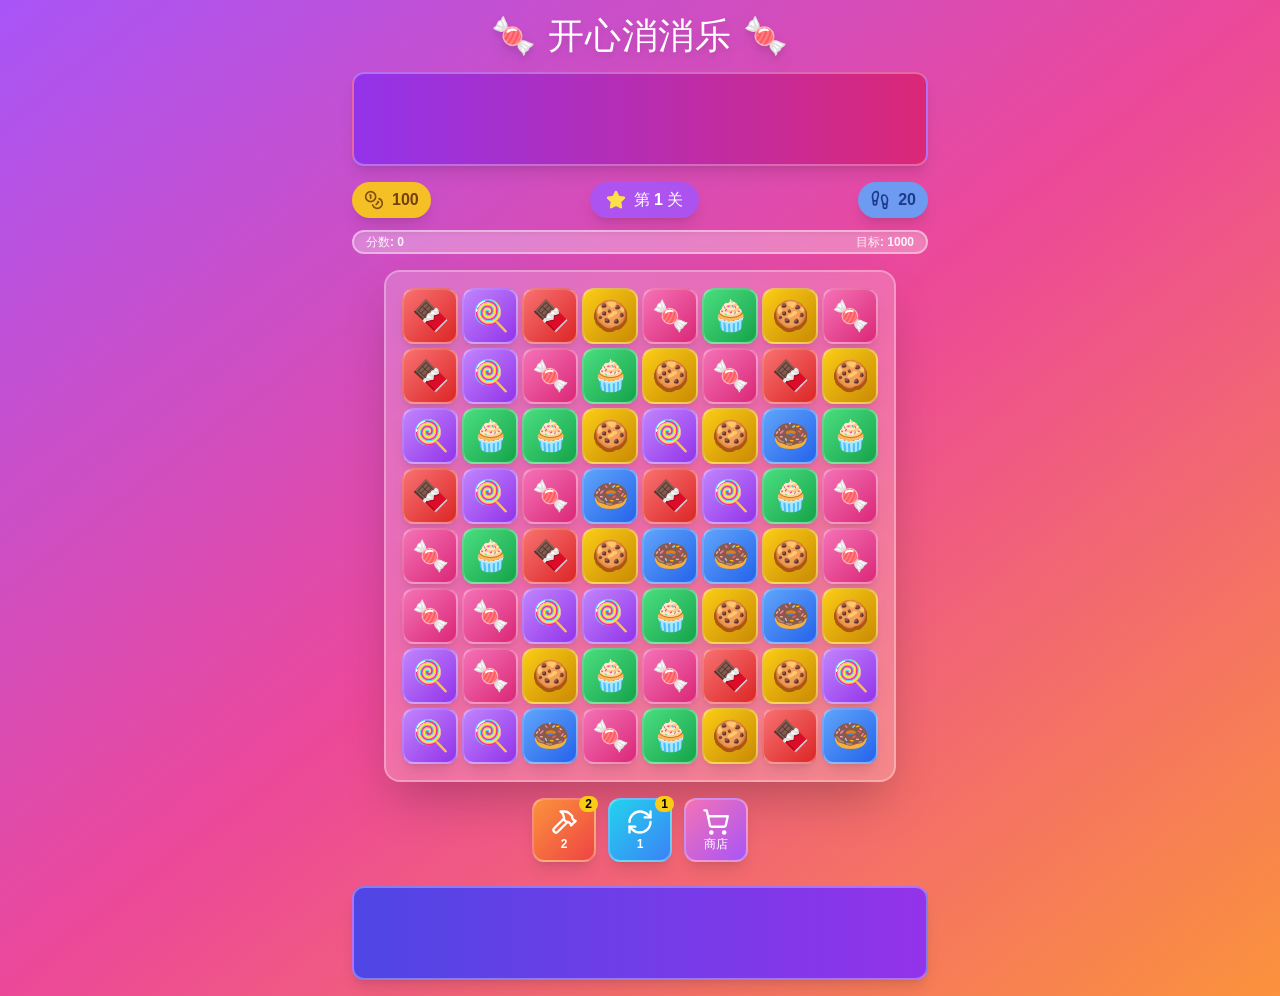
==== index.html @ 0102f44c "更新: 2026-07-12 23:46:20" ====
<!doctype html>
<html lang="zh-CN">
  <head>
    <meta charset="UTF-8" />
    <link rel="icon" type="image/svg+xml" href="./favicon.svg" />
    <meta name="viewport" content="width=device-width, initial-scale=1.0" />
    <title>开心消消乐</title>
    <script type="module" crossorigin src="./assets/index-BBw5Cbx9.js"></script>
    <link rel="stylesheet" crossorigin href="./assets/index-BAa0B1Pu.css">
  </head>
  <body>
    <div id="root"></div>

  </body>
</html>
---- assets/index-BAa0B1Pu.css ----
*,:before,:after{--tw-border-spacing-x: 0;--tw-border-spacing-y: 0;--tw-translate-x: 0;--tw-translate-y: 0;--tw-rotate: 0;--tw-skew-x: 0;--tw-skew-y: 0;--tw-scale-x: 1;--tw-scale-y: 1;--tw-pan-x: ;--tw-pan-y: ;--tw-pinch-zoom: ;--tw-scroll-snap-strictness: proximity;--tw-gradient-from-position: ;--tw-gradient-via-position: ;--tw-gradient-to-position: ;--tw-ordinal: ;--tw-slashed-zero: ;--tw-numeric-figure: ;--tw-numeric-spacing: ;--tw-numeric-fraction: ;--tw-ring-inset: ;--tw-ring-offset-width: 0px;--tw-ring-offset-color: #fff;--tw-ring-color: rgb(59 130 246 / .5);--tw-ring-offset-shadow: 0 0 #0000;--tw-ring-shadow: 0 0 #0000;--tw-shadow: 0 0 #0000;--tw-shadow-colored: 0 0 #0000;--tw-blur: ;--tw-brightness: ;--tw-contrast: ;--tw-grayscale: ;--tw-hue-rotate: ;--tw-invert: ;--tw-saturate: ;--tw-sepia: ;--tw-drop-shadow: ;--tw-backdrop-blur: ;--tw-backdrop-brightness: ;--tw-backdrop-contrast: ;--tw-backdrop-grayscale: ;--tw-backdrop-hue-rotate: ;--tw-backdrop-invert: ;--tw-backdrop-opacity: ;--tw-backdrop-saturate: ;--tw-backdrop-sepia: ;--tw-contain-size: ;--tw-contain-layout: ;--tw-contain-paint: ;--tw-contain-style: }::backdrop{--tw-border-spacing-x: 0;--tw-border-spacing-y: 0;--tw-translate-x: 0;--tw-translate-y: 0;--tw-rotate: 0;--tw-skew-x: 0;--tw-skew-y: 0;--tw-scale-x: 1;--tw-scale-y: 1;--tw-pan-x: ;--tw-pan-y: ;--tw-pinch-zoom: ;--tw-scroll-snap-strictness: proximity;--tw-gradient-from-position: ;--tw-gradient-via-position: ;--tw-gradient-to-position: ;--tw-ordinal: ;--tw-slashed-zero: ;--tw-numeric-figure: ;--tw-numeric-spacing: ;--tw-numeric-fraction: ;--tw-ring-inset: ;--tw-ring-offset-width: 0px;--tw-ring-offset-color: #fff;--tw-ring-color: rgb(59 130 246 / .5);--tw-ring-offset-shadow: 0 0 #0000;--tw-ring-shadow: 0 0 #0000;--tw-shadow: 0 0 #0000;--tw-shadow-colored: 0 0 #0000;--tw-blur: ;--tw-brightness: ;--tw-contrast: ;--tw-grayscale: ;--tw-hue-rotate: ;--tw-invert: ;--tw-saturate: ;--tw-sepia: ;--tw-drop-shadow: ;--tw-backdrop-blur: ;--tw-backdrop-brightness: ;--tw-backdrop-contrast: ;--tw-backdrop-grayscale: ;--tw-backdrop-hue-rotate: ;--tw-backdrop-invert: ;--tw-backdrop-opacity: ;--tw-backdrop-saturate: ;--tw-backdrop-sepia: ;--tw-contain-size: ;--tw-contain-layout: ;--tw-contain-paint: ;--tw-contain-style: }*,:before,:after{box-sizing:border-box;border-width:0;border-style:solid;border-color:#e5e7eb}:before,:after{--tw-content: ""}html,:host{line-height:1.5;-webkit-text-size-adjust:100%;-moz-tab-size:4;-o-tab-size:4;tab-size:4;font-family:ui-sans-serif,system-ui,sans-serif,"Apple Color Emoji","Segoe UI Emoji",Segoe UI Symbol,"Noto Color Emoji";font-feature-settings:normal;font-variation-settings:normal;-webkit-tap-highlight-color:transparent}body{margin:0;line-height:inherit}hr{height:0;color:inherit;border-top-width:1px}abbr:where([title]){-webkit-text-decoration:underline dotted;text-decoration:underline dotted}h1,h2,h3,h4,h5,h6{font-size:inherit;font-weight:inherit}a{color:inherit;text-decoration:inherit}b,strong{font-weight:bolder}code,kbd,samp,pre{font-family:ui-monospace,SFMono-Regular,Menlo,Monaco,Consolas,Liberation Mono,Courier New,monospace;font-feature-settings:normal;font-variation-settings:normal;font-size:1em}small{font-size:80%}sub,sup{font-size:75%;line-height:0;position:relative;vertical-align:baseline}sub{bottom:-.25em}sup{top:-.5em}table{text-indent:0;border-color:inherit;border-collapse:collapse}button,input,optgroup,select,textarea{font-family:inherit;font-feature-settings:inherit;font-variation-settings:inherit;font-size:100%;font-weight:inherit;line-height:inherit;letter-spacing:inherit;color:inherit;margin:0;padding:0}button,select{text-transform:none}button,input:where([type=button]),input:where([type=reset]),input:where([type=submit]){-webkit-appearance:button;background-color:transparent;background-image:none}:-moz-focusring{outline:auto}:-moz-ui-invalid{box-shadow:none}progress{vertical-align:baseline}::-webkit-inner-spin-button,::-webkit-outer-spin-button{height:auto}[type=search]{-webkit-appearance:textfield;outline-offset:-2px}::-webkit-search-decoration{-webkit-appearance:none}::-webkit-file-upload-button{-webkit-appearance:button;font:inherit}summary{display:list-item}blockquote,dl,dd,h1,h2,h3,h4,h5,h6,hr,figure,p,pre{margin:0}fieldset{margin:0;padding:0}legend{padding:0}ol,ul,menu{list-style:none;margin:0;padding:0}dialog{padding:0}textarea{resize:vertical}input::-moz-placeholder,textarea::-moz-placeholder{opacity:1;color:#9ca3af}input::placeholder,textarea::placeholder{opacity:1;color:#9ca3af}button,[role=button]{cursor:pointer}:disabled{cursor:default}img,svg,video,canvas,audio,iframe,embed,object{display:block;vertical-align:middle}img,video{max-width:100%;height:auto}[hidden]:where(:not([hidden=until-found])){display:none}.pointer-events-none{pointer-events:none}.fixed{position:fixed}.absolute{position:absolute}.relative{position:relative}.inset-0{top:0;right:0;bottom:0;left:0}.-right-1{right:-.25rem}.-top-1{top:-.25rem}.-top-10{top:-2.5rem}.left-0{left:0}.left-1\/2{left:50%}.top-0{top:0}.-z-10{z-index:-10}.z-10{z-index:10}.z-50{z-index:50}.mx-auto{margin-left:auto;margin-right:auto}.mb-2{margin-bottom:.5rem}.mb-3{margin-bottom:.75rem}.mb-4{margin-bottom:1rem}.mt-2{margin-top:.5rem}.block{display:block}.flex{display:flex}.grid{display:grid}.h-10{height:2.5rem}.h-12{height:3rem}.h-14{height:3.5rem}.h-16{height:4rem}.h-3{height:.75rem}.h-5{height:1.25rem}.h-6{height:1.5rem}.h-7{height:1.75rem}.h-8{height:2rem}.h-full{height:100%}.min-h-screen{min-height:100vh}.w-10{width:2.5rem}.w-12{width:3rem}.w-14{width:3.5rem}.w-16{width:4rem}.w-3{width:.75rem}.w-5{width:1.25rem}.w-6{width:1.5rem}.w-7{width:1.75rem}.w-8{width:2rem}.w-fit{width:-moz-fit-content;width:fit-content}.w-full{width:100%}.max-w-4xl{max-width:56rem}.max-w-sm{max-width:24rem}.max-w-xl{max-width:36rem}.flex-1{flex:1 1 0%}.-translate-x-1\/2{--tw-translate-x: -50%;transform:translate(var(--tw-translate-x),var(--tw-translate-y)) rotate(var(--tw-rotate)) skew(var(--tw-skew-x)) skewY(var(--tw-skew-y)) scaleX(var(--tw-scale-x)) scaleY(var(--tw-scale-y))}.scale-0{--tw-scale-x: 0;--tw-scale-y: 0;transform:translate(var(--tw-translate-x),var(--tw-translate-y)) rotate(var(--tw-rotate)) skew(var(--tw-skew-x)) skewY(var(--tw-skew-y)) scaleX(var(--tw-scale-x)) scaleY(var(--tw-scale-y))}.scale-110{--tw-scale-x: 1.1;--tw-scale-y: 1.1;transform:translate(var(--tw-translate-x),var(--tw-translate-y)) rotate(var(--tw-rotate)) skew(var(--tw-skew-x)) skewY(var(--tw-skew-y)) scaleX(var(--tw-scale-x)) scaleY(var(--tw-scale-y))}@keyframes bounce{0%,to{transform:translateY(-25%);animation-timing-function:cubic-bezier(.8,0,1,1)}50%{transform:none;animation-timing-function:cubic-bezier(0,0,.2,1)}}.animate-bounce{animation:bounce 1s infinite}@keyframes pulse{50%{opacity:.5}}.animate-pulse{animation:pulse 2s cubic-bezier(.4,0,.6,1) infinite}@keyframes spin{to{transform:rotate(360deg)}}.animate-spin{animation:spin 1s linear infinite}.cursor-not-allowed{cursor:not-allowed}.cursor-pointer{cursor:pointer}.flex-col{flex-direction:column}.items-center{align-items:center}.justify-center{justify-content:center}.justify-between{justify-content:space-between}.gap-1{gap:.25rem}.gap-2{gap:.5rem}.gap-3{gap:.75rem}.gap-4{gap:1rem}.space-y-3>:not([hidden])~:not([hidden]){--tw-space-y-reverse: 0;margin-top:calc(.75rem * calc(1 - var(--tw-space-y-reverse)));margin-bottom:calc(.75rem * var(--tw-space-y-reverse))}.overflow-hidden{overflow:hidden}.overflow-x-hidden{overflow-x:hidden}.whitespace-nowrap{white-space:nowrap}.rounded-2xl{border-radius:1rem}.rounded-3xl{border-radius:1.5rem}.rounded-full{border-radius:9999px}.rounded-xl{border-radius:.75rem}.border{border-width:1px}.border-2{border-width:2px}.border-4{border-width:4px}.border-amber-900\/30{border-color:#78350f4d}.border-white\/30{border-color:#ffffff4d}.border-white\/40{border-color:#fff6}.border-yellow-200\/50{border-color:#fef08a80}.border-t-amber-900{--tw-border-opacity: 1;border-top-color:rgb(120 53 15 / var(--tw-border-opacity, 1))}.bg-black\/60{background-color:#0009}.bg-black\/70{background-color:#000000b3}.bg-blue-400\/90{background-color:#60a5fae6}.bg-purple-500\/90{background-color:#a855f7e6}.bg-red-500{--tw-bg-opacity: 1;background-color:rgb(239 68 68 / var(--tw-bg-opacity, 1))}.bg-white{--tw-bg-opacity: 1;background-color:rgb(255 255 255 / var(--tw-bg-opacity, 1))}.bg-white\/20{background-color:#fff3}.bg-white\/30{background-color:#ffffff4d}.bg-yellow-400{--tw-bg-opacity: 1;background-color:rgb(250 204 21 / var(--tw-bg-opacity, 1))}.bg-yellow-400\/90{background-color:#facc15e6}.bg-gradient-to-br{background-image:linear-gradient(to bottom right,var(--tw-gradient-stops))}.bg-gradient-to-r{background-image:linear-gradient(to right,var(--tw-gradient-stops))}.from-blue-400{--tw-gradient-from: #60a5fa var(--tw-gradient-from-position);--tw-gradient-to: rgb(96 165 250 / 0) var(--tw-gradient-to-position);--tw-gradient-stops: var(--tw-gradient-from), var(--tw-gradient-to)}.from-cyan-400{--tw-gradient-from: #22d3ee var(--tw-gradient-from-position);--tw-gradient-to: rgb(34 211 238 / 0) var(--tw-gradient-to-position);--tw-gradient-stops: var(--tw-gradient-from), var(--tw-gradient-to)}.from-gray-500{--tw-gradient-from: #6b7280 var(--tw-gradient-from-position);--tw-gradient-to: rgb(107 114 128 / 0) var(--tw-gradient-to-position);--tw-gradient-stops: var(--tw-gradient-from), var(--tw-gradient-to)}.from-green-400{--tw-gradient-from: #4ade80 var(--tw-gradient-from-position);--tw-gradient-to: rgb(74 222 128 / 0) var(--tw-gradient-to-position);--tw-gradient-stops: var(--tw-gradient-from), var(--tw-gradient-to)}.from-indigo-600{--tw-gradient-from: #4f46e5 var(--tw-gradient-from-position);--tw-gradient-to: rgb(79 70 229 / 0) var(--tw-gradient-to-position);--tw-gradient-stops: var(--tw-gradient-from), var(--tw-gradient-to)}.from-orange-400{--tw-gradient-from: #fb923c var(--tw-gradient-from-position);--tw-gradient-to: rgb(251 146 60 / 0) var(--tw-gradient-to-position);--tw-gradient-stops: var(--tw-gradient-from), var(--tw-gradient-to)}.from-pink-400{--tw-gradient-from: #f472b6 var(--tw-gradient-from-position);--tw-gradient-to: rgb(244 114 182 / 0) var(--tw-gradient-to-position);--tw-gradient-stops: var(--tw-gradient-from), var(--tw-gradient-to)}.from-purple-400{--tw-gradient-from: #c084fc var(--tw-gradient-from-position);--tw-gradient-to: rgb(192 132 252 / 0) var(--tw-gradient-to-position);--tw-gradient-stops: var(--tw-gradient-from), var(--tw-gradient-to)}.from-purple-500{--tw-gradient-from: #a855f7 var(--tw-gradient-from-position);--tw-gradient-to: rgb(168 85 247 / 0) var(--tw-gradient-to-position);--tw-gradient-stops: var(--tw-gradient-from), var(--tw-gradient-to)}.from-purple-600{--tw-gradient-from: #9333ea var(--tw-gradient-from-position);--tw-gradient-to: rgb(147 51 234 / 0) var(--tw-gradient-to-position);--tw-gradient-stops: var(--tw-gradient-from), var(--tw-gradient-to)}.from-red-400{--tw-gradient-from: #f87171 var(--tw-gradient-from-position);--tw-gradient-to: rgb(248 113 113 / 0) var(--tw-gradient-to-position);--tw-gradient-stops: var(--tw-gradient-from), var(--tw-gradient-to)}.from-yellow-400{--tw-gradient-from: #facc15 var(--tw-gradient-from-position);--tw-gradient-to: rgb(250 204 21 / 0) var(--tw-gradient-to-position);--tw-gradient-stops: var(--tw-gradient-from), var(--tw-gradient-to)}.via-amber-400{--tw-gradient-to: rgb(251 191 36 / 0) var(--tw-gradient-to-position);--tw-gradient-stops: var(--tw-gradient-from), #fbbf24 var(--tw-gradient-via-position), var(--tw-gradient-to)}.via-gray-600{--tw-gradient-to: rgb(75 85 99 / 0) var(--tw-gradient-to-position);--tw-gradient-stops: var(--tw-gradient-from), #4b5563 var(--tw-gradient-via-position), var(--tw-gradient-to)}.via-orange-400{--tw-gradient-to: rgb(251 146 60 / 0) var(--tw-gradient-to-position);--tw-gradient-stops: var(--tw-gradient-from), #fb923c var(--tw-gradient-via-position), var(--tw-gradient-to)}.via-pink-500{--tw-gradient-to: rgb(236 72 153 / 0) var(--tw-gradient-to-position);--tw-gradient-stops: var(--tw-gradient-from), #ec4899 var(--tw-gradient-via-position), var(--tw-gradient-to)}.to-blue-500{--tw-gradient-to: #3b82f6 var(--tw-gradient-to-position)}.to-blue-600{--tw-gradient-to: #2563eb var(--tw-gradient-to-position)}.to-emerald-500{--tw-gradient-to: #10b981 var(--tw-gradient-to-position)}.to-gray-700{--tw-gradient-to: #374151 var(--tw-gradient-to-position)}.to-green-600{--tw-gradient-to: #16a34a var(--tw-gradient-to-position)}.to-orange-400{--tw-gradient-to: #fb923c var(--tw-gradient-to-position)}.to-orange-500{--tw-gradient-to: #f97316 var(--tw-gradient-to-position)}.to-pink-500{--tw-gradient-to: #ec4899 var(--tw-gradient-to-position)}.to-pink-600{--tw-gradient-to: #db2777 var(--tw-gradient-to-position)}.to-purple-500{--tw-gradient-to: #a855f7 var(--tw-gradient-to-position)}.to-purple-600{--tw-gradient-to: #9333ea var(--tw-gradient-to-position)}.to-red-500{--tw-gradient-to: #ef4444 var(--tw-gradient-to-position)}.to-red-600{--tw-gradient-to: #dc2626 var(--tw-gradient-to-position)}.to-yellow-600{--tw-gradient-to: #ca8a04 var(--tw-gradient-to-position)}.fill-yellow-300{fill:#fde047}.p-3{padding:.75rem}.p-4{padding:1rem}.p-6{padding:1.5rem}.px-1\.5{padding-left:.375rem;padding-right:.375rem}.px-2{padding-left:.5rem;padding-right:.5rem}.px-3{padding-left:.75rem;padding-right:.75rem}.px-4{padding-left:1rem;padding-right:1rem}.px-6{padding-left:1.5rem;padding-right:1.5rem}.py-0\.5{padding-top:.125rem;padding-bottom:.125rem}.py-1{padding-top:.25rem;padding-bottom:.25rem}.py-1\.5{padding-top:.375rem;padding-bottom:.375rem}.py-2{padding-top:.5rem;padding-bottom:.5rem}.py-3{padding-top:.75rem;padding-bottom:.75rem}.py-4{padding-top:1rem;padding-bottom:1rem}.text-left{text-align:left}.text-center{text-align:center}.text-2xl{font-size:1.5rem;line-height:2rem}.text-3xl{font-size:1.875rem;line-height:2.25rem}.text-4xl{font-size:2.25rem;line-height:2.5rem}.text-6xl{font-size:3.75rem;line-height:1}.text-sm{font-size:.875rem;line-height:1.25rem}.text-xl{font-size:1.25rem;line-height:1.75rem}.text-xs{font-size:.75rem;line-height:1rem}.font-bold{font-weight:700}.tracking-wide{letter-spacing:.025em}.text-amber-900{--tw-text-opacity: 1;color:rgb(120 53 15 / var(--tw-text-opacity, 1))}.text-blue-900{--tw-text-opacity: 1;color:rgb(30 58 138 / var(--tw-text-opacity, 1))}.text-purple-600{--tw-text-opacity: 1;color:rgb(147 51 234 / var(--tw-text-opacity, 1))}.text-white{--tw-text-opacity: 1;color:rgb(255 255 255 / var(--tw-text-opacity, 1))}.text-white\/30{color:#ffffff4d}.text-white\/70{color:#ffffffb3}.text-white\/80{color:#fffc}.text-white\/90{color:#ffffffe6}.text-yellow-300{--tw-text-opacity: 1;color:rgb(253 224 71 / var(--tw-text-opacity, 1))}.text-yellow-800{--tw-text-opacity: 1;color:rgb(133 77 14 / var(--tw-text-opacity, 1))}.text-yellow-900{--tw-text-opacity: 1;color:rgb(113 63 18 / var(--tw-text-opacity, 1))}.opacity-0{opacity:0}.opacity-20{opacity:.2}.opacity-50{opacity:.5}.opacity-70{opacity:.7}.shadow-2xl{--tw-shadow: 0 25px 50px -12px rgb(0 0 0 / .25);--tw-shadow-colored: 0 25px 50px -12px var(--tw-shadow-color);box-shadow:var(--tw-ring-offset-shadow, 0 0 #0000),var(--tw-ring-shadow, 0 0 #0000),var(--tw-shadow)}.shadow-inner{--tw-shadow: inset 0 2px 4px 0 rgb(0 0 0 / .05);--tw-shadow-colored: inset 0 2px 4px 0 var(--tw-shadow-color);box-shadow:var(--tw-ring-offset-shadow, 0 0 #0000),var(--tw-ring-shadow, 0 0 #0000),var(--tw-shadow)}.shadow-lg{--tw-shadow: 0 10px 15px -3px rgb(0 0 0 / .1), 0 4px 6px -4px rgb(0 0 0 / .1);--tw-shadow-colored: 0 10px 15px -3px var(--tw-shadow-color), 0 4px 6px -4px var(--tw-shadow-color);box-shadow:var(--tw-ring-offset-shadow, 0 0 #0000),var(--tw-ring-shadow, 0 0 #0000),var(--tw-shadow)}.ring-4{--tw-ring-offset-shadow: var(--tw-ring-inset) 0 0 0 var(--tw-ring-offset-width) var(--tw-ring-offset-color);--tw-ring-shadow: var(--tw-ring-inset) 0 0 0 calc(4px + var(--tw-ring-offset-width)) var(--tw-ring-color);box-shadow:var(--tw-ring-offset-shadow),var(--tw-ring-shadow),var(--tw-shadow, 0 0 #0000)}.ring-red-400{--tw-ring-opacity: 1;--tw-ring-color: rgb(248 113 113 / var(--tw-ring-opacity, 1))}.ring-yellow-300{--tw-ring-opacity: 1;--tw-ring-color: rgb(253 224 71 / var(--tw-ring-opacity, 1))}.ring-opacity-50{--tw-ring-opacity: .5}.ring-offset-2{--tw-ring-offset-width: 2px}.drop-shadow-lg{--tw-drop-shadow: drop-shadow(0 10px 8px rgb(0 0 0 / .04)) drop-shadow(0 4px 3px rgb(0 0 0 / .1));filter:var(--tw-blur) var(--tw-brightness) var(--tw-contrast) var(--tw-grayscale) var(--tw-hue-rotate) var(--tw-invert) var(--tw-saturate) var(--tw-sepia) var(--tw-drop-shadow)}.filter{filter:var(--tw-blur) var(--tw-brightness) var(--tw-contrast) var(--tw-grayscale) var(--tw-hue-rotate) var(--tw-invert) var(--tw-saturate) var(--tw-sepia) var(--tw-drop-shadow)}.backdrop-blur-md{--tw-backdrop-blur: blur(12px);-webkit-backdrop-filter:var(--tw-backdrop-blur) var(--tw-backdrop-brightness) var(--tw-backdrop-contrast) var(--tw-backdrop-grayscale) var(--tw-backdrop-hue-rotate) var(--tw-backdrop-invert) var(--tw-backdrop-opacity) var(--tw-backdrop-saturate) var(--tw-backdrop-sepia);backdrop-filter:var(--tw-backdrop-blur) var(--tw-backdrop-brightness) var(--tw-backdrop-contrast) var(--tw-backdrop-grayscale) var(--tw-backdrop-hue-rotate) var(--tw-backdrop-invert) var(--tw-backdrop-opacity) var(--tw-backdrop-saturate) var(--tw-backdrop-sepia)}.backdrop-blur-sm{--tw-backdrop-blur: blur(4px);-webkit-backdrop-filter:var(--tw-backdrop-blur) var(--tw-backdrop-brightness) var(--tw-backdrop-contrast) var(--tw-backdrop-grayscale) var(--tw-backdrop-hue-rotate) var(--tw-backdrop-invert) var(--tw-backdrop-opacity) var(--tw-backdrop-saturate) var(--tw-backdrop-sepia);backdrop-filter:var(--tw-backdrop-blur) var(--tw-backdrop-brightness) var(--tw-backdrop-contrast) var(--tw-backdrop-grayscale) var(--tw-backdrop-hue-rotate) var(--tw-backdrop-invert) var(--tw-backdrop-opacity) var(--tw-backdrop-saturate) var(--tw-backdrop-sepia)}.transition-all{transition-property:all;transition-timing-function:cubic-bezier(.4,0,.2,1);transition-duration:.15s}.transition-colors{transition-property:color,background-color,border-color,text-decoration-color,fill,stroke;transition-timing-function:cubic-bezier(.4,0,.2,1);transition-duration:.15s}.duration-200{transition-duration:.2s}.duration-500{transition-duration:.5s}.ease-in-out{transition-timing-function:cubic-bezier(.4,0,.2,1)}.ease-out{transition-timing-function:cubic-bezier(0,0,.2,1)}:root{font-family:Nunito,Quicksand,-apple-system,BlinkMacSystemFont,Segoe UI,Noto Sans,Helvetica,Arial,sans-serif,"Apple Color Emoji","Segoe UI Emoji";line-height:1.5;font-weight:600;font-synthesis:none;text-rendering:optimizeLegibility;-webkit-font-smoothing:antialiased;-moz-osx-font-smoothing:grayscale}*{-webkit-tap-highlight-color:transparent}@keyframes floatUp{0%{opacity:1;transform:translateY(0) scale(1)}to{opacity:0;transform:translateY(-60px) scale(1.5)}}@keyframes float{0%,to{transform:translateY(0) rotate(0)}50%{transform:translateY(-20px) rotate(5deg)}}@keyframes confetti{0%{transform:translateY(0) rotate(0);opacity:1}to{transform:translateY(400px) rotate(720deg);opacity:0}}@keyframes pop{0%{transform:scale(0);opacity:0}50%{transform:scale(1.2)}to{transform:scale(1);opacity:1}}@keyframes shake{0%,to{transform:translate(0)}25%{transform:translate(-5px)}75%{transform:translate(5px)}}.animate-pop{animation:pop .3s ease-out forwards}.animate-shake{animation:shake .3s ease-in-out}button{touch-action:manipulation}.hover\:scale-105:hover{--tw-scale-x: 1.05;--tw-scale-y: 1.05;transform:translate(var(--tw-translate-x),var(--tw-translate-y)) rotate(var(--tw-rotate)) skew(var(--tw-skew-x)) skewY(var(--tw-skew-y)) scaleX(var(--tw-scale-x)) scaleY(var(--tw-scale-y))}.hover\:bg-white\/30:hover{background-color:#ffffff4d}.hover\:bg-white\/40:hover{background-color:#fff6}.hover\:bg-yellow-100:hover{--tw-bg-opacity: 1;background-color:rgb(254 249 195 / var(--tw-bg-opacity, 1))}.hover\:bg-yellow-300:hover{--tw-bg-opacity: 1;background-color:rgb(253 224 71 / var(--tw-bg-opacity, 1))}.hover\:shadow-xl:hover{--tw-shadow: 0 20px 25px -5px rgb(0 0 0 / .1), 0 8px 10px -6px rgb(0 0 0 / .1);--tw-shadow-colored: 0 20px 25px -5px var(--tw-shadow-color), 0 8px 10px -6px var(--tw-shadow-color);box-shadow:var(--tw-ring-offset-shadow, 0 0 #0000),var(--tw-ring-shadow, 0 0 #0000),var(--tw-shadow)}.active\:scale-95:active{--tw-scale-x: .95;--tw-scale-y: .95;transform:translate(var(--tw-translate-x),var(--tw-translate-y)) rotate(var(--tw-rotate)) skew(var(--tw-skew-x)) skewY(var(--tw-skew-y)) scaleX(var(--tw-scale-x)) scaleY(var(--tw-scale-y))}@media(min-width:640px){.sm\:h-14{height:3.5rem}.sm\:w-14{width:3.5rem}.sm\:p-4{padding:1rem}.sm\:text-3xl{font-size:1.875rem;line-height:2.25rem}.sm\:text-4xl{font-size:2.25rem;line-height:2.5rem}}
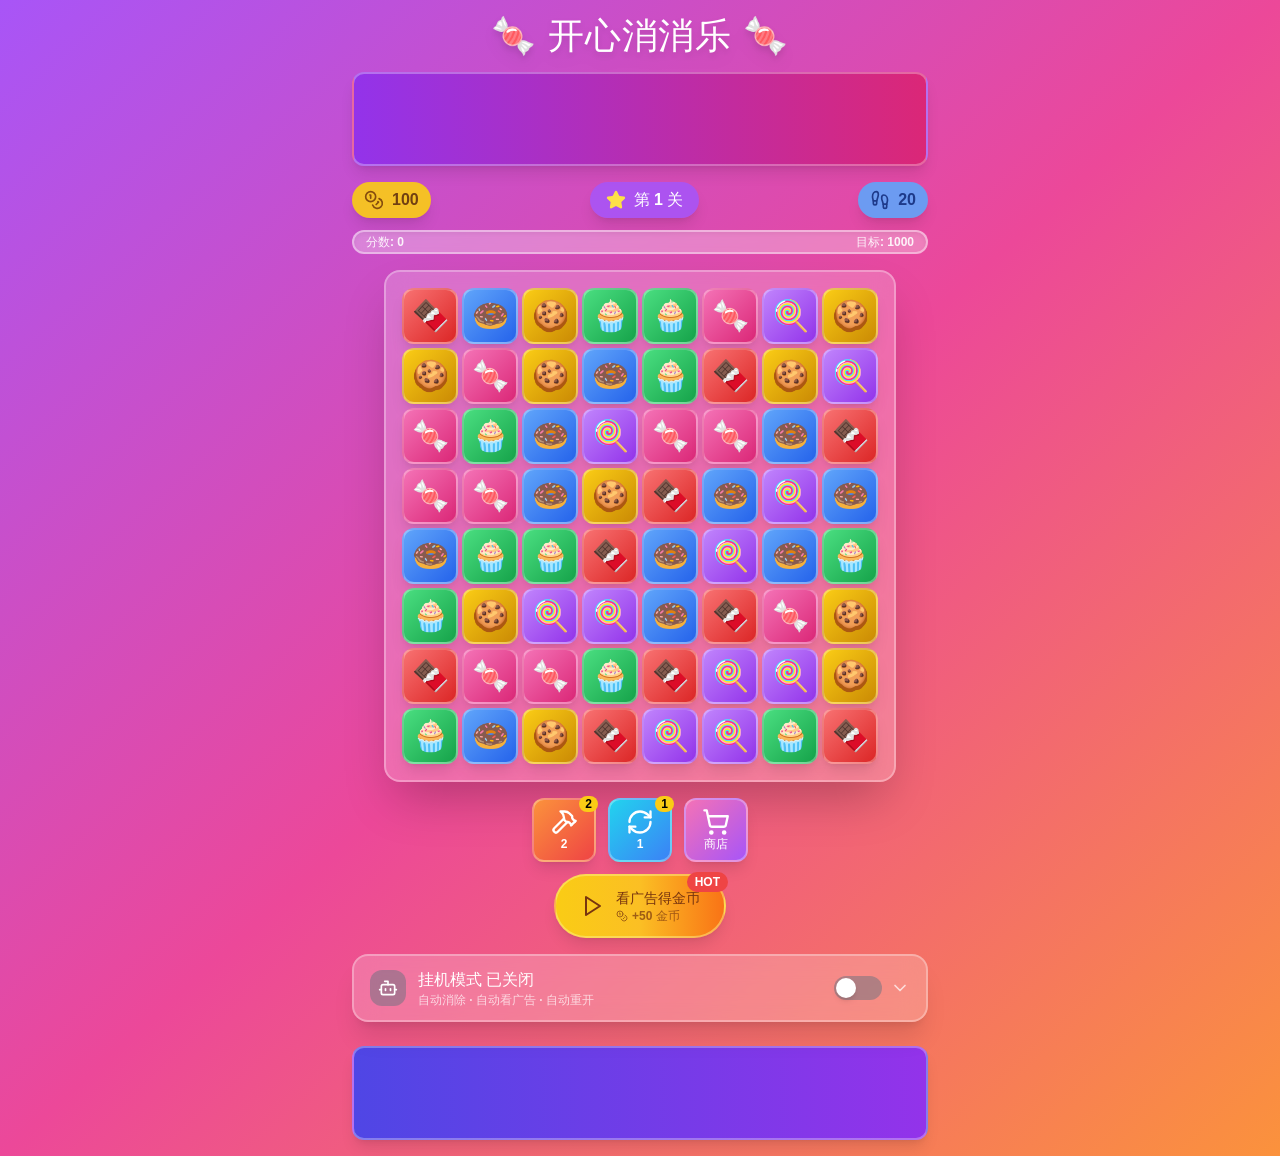
==== commit 639139f9: "feat: 添加挂机脚本功能（自动消除+自动看广告）" ====
--- a/index.html
+++ b/index.html
@@ -5,8 +5,8 @@
     <link rel="icon" type="image/svg+xml" href="./favicon.svg" />
     <meta name="viewport" content="width=device-width, initial-scale=1.0" />
     <title>开心消消乐</title>
-    <script type="module" crossorigin src="./assets/index-BBw5Cbx9.js"></script>
-    <link rel="stylesheet" crossorigin href="./assets/index-BAa0B1Pu.css">
+    <script type="module" crossorigin src="./assets/index-CSjcS7_i.js"></script>
+    <link rel="stylesheet" crossorigin href="./assets/index-B4iaDzxt.css">
   </head>
   <body>
     <div id="root"></div>
--- a/assets/index-B4iaDzxt.css
+++ b/assets/index-B4iaDzxt.css
@@ -0,0 +1 @@
+*,:before,:after{--tw-border-spacing-x: 0;--tw-border-spacing-y: 0;--tw-translate-x: 0;--tw-translate-y: 0;--tw-rotate: 0;--tw-skew-x: 0;--tw-skew-y: 0;--tw-scale-x: 1;--tw-scale-y: 1;--tw-pan-x: ;--tw-pan-y: ;--tw-pinch-zoom: ;--tw-scroll-snap-strictness: proximity;--tw-gradient-from-position: ;--tw-gradient-via-position: ;--tw-gradient-to-position: ;--tw-ordinal: ;--tw-slashed-zero: ;--tw-numeric-figure: ;--tw-numeric-spacing: ;--tw-numeric-fraction: ;--tw-ring-inset: ;--tw-ring-offset-width: 0px;--tw-ring-offset-color: #fff;--tw-ring-color: rgb(59 130 246 / .5);--tw-ring-offset-shadow: 0 0 #0000;--tw-ring-shadow: 0 0 #0000;--tw-shadow: 0 0 #0000;--tw-shadow-colored: 0 0 #0000;--tw-blur: ;--tw-brightness: ;--tw-contrast: ;--tw-grayscale: ;--tw-hue-rotate: ;--tw-invert: ;--tw-saturate: ;--tw-sepia: ;--tw-drop-shadow: ;--tw-backdrop-blur: ;--tw-backdrop-brightness: ;--tw-backdrop-contrast: ;--tw-backdrop-grayscale: ;--tw-backdrop-hue-rotate: ;--tw-backdrop-invert: ;--tw-backdrop-opacity: ;--tw-backdrop-saturate: ;--tw-backdrop-sepia: ;--tw-contain-size: ;--tw-contain-layout: ;--tw-contain-paint: ;--tw-contain-style: }::backdrop{--tw-border-spacing-x: 0;--tw-border-spacing-y: 0;--tw-translate-x: 0;--tw-translate-y: 0;--tw-rotate: 0;--tw-skew-x: 0;--tw-skew-y: 0;--tw-scale-x: 1;--tw-scale-y: 1;--tw-pan-x: ;--tw-pan-y: ;--tw-pinch-zoom: ;--tw-scroll-snap-strictness: proximity;--tw-gradient-from-position: ;--tw-gradient-via-position: ;--tw-gradient-to-position: ;--tw-ordinal: ;--tw-slashed-zero: ;--tw-numeric-figure: ;--tw-numeric-spacing: ;--tw-numeric-fraction: ;--tw-ring-inset: ;--tw-ring-offset-width: 0px;--tw-ring-offset-color: #fff;--tw-ring-color: rgb(59 130 246 / .5);--tw-ring-offset-shadow: 0 0 #0000;--tw-ring-shadow: 0 0 #0000;--tw-shadow: 0 0 #0000;--tw-shadow-colored: 0 0 #0000;--tw-blur: ;--tw-brightness: ;--tw-contrast: ;--tw-grayscale: ;--tw-hue-rotate: ;--tw-invert: ;--tw-saturate: ;--tw-sepia: ;--tw-drop-shadow: ;--tw-backdrop-blur: ;--tw-backdrop-brightness: ;--tw-backdrop-contrast: ;--tw-backdrop-grayscale: ;--tw-backdrop-hue-rotate: ;--tw-backdrop-invert: ;--tw-backdrop-opacity: ;--tw-backdrop-saturate: ;--tw-backdrop-sepia: ;--tw-contain-size: ;--tw-contain-layout: ;--tw-contain-paint: ;--tw-contain-style: }*,:before,:after{box-sizing:border-box;border-width:0;border-style:solid;border-color:#e5e7eb}:before,:after{--tw-content: ""}html,:host{line-height:1.5;-webkit-text-size-adjust:100%;-moz-tab-size:4;-o-tab-size:4;tab-size:4;font-family:ui-sans-serif,system-ui,sans-serif,"Apple Color Emoji","Segoe UI Emoji",Segoe UI Symbol,"Noto Color Emoji";font-feature-settings:normal;font-variation-settings:normal;-webkit-tap-highlight-color:transparent}body{margin:0;line-height:inherit}hr{height:0;color:inherit;border-top-width:1px}abbr:where([title]){-webkit-text-decoration:underline dotted;text-decoration:underline dotted}h1,h2,h3,h4,h5,h6{font-size:inherit;font-weight:inherit}a{color:inherit;text-decoration:inherit}b,strong{font-weight:bolder}code,kbd,samp,pre{font-family:ui-monospace,SFMono-Regular,Menlo,Monaco,Consolas,Liberation Mono,Courier New,monospace;font-feature-settings:normal;font-variation-settings:normal;font-size:1em}small{font-size:80%}sub,sup{font-size:75%;line-height:0;position:relative;vertical-align:baseline}sub{bottom:-.25em}sup{top:-.5em}table{text-indent:0;border-color:inherit;border-collapse:collapse}button,input,optgroup,select,textarea{font-family:inherit;font-feature-settings:inherit;font-variation-settings:inherit;font-size:100%;font-weight:inherit;line-height:inherit;letter-spacing:inherit;color:inherit;margin:0;padding:0}button,select{text-transform:none}button,input:where([type=button]),input:where([type=reset]),input:where([type=submit]){-webkit-appearance:button;background-color:transparent;background-image:none}:-moz-focusring{outline:auto}:-moz-ui-invalid{box-shadow:none}progress{vertical-align:baseline}::-webkit-inner-spin-button,::-webkit-outer-spin-button{height:auto}[type=search]{-webkit-appearance:textfield;outline-offset:-2px}::-webkit-search-decoration{-webkit-appearance:none}::-webkit-file-upload-button{-webkit-appearance:button;font:inherit}summary{display:list-item}blockquote,dl,dd,h1,h2,h3,h4,h5,h6,hr,figure,p,pre{margin:0}fieldset{margin:0;padding:0}legend{padding:0}ol,ul,menu{list-style:none;margin:0;padding:0}dialog{padding:0}textarea{resize:vertical}input::-moz-placeholder,textarea::-moz-placeholder{opacity:1;color:#9ca3af}input::placeholder,textarea::placeholder{opacity:1;color:#9ca3af}button,[role=button]{cursor:pointer}:disabled{cursor:default}img,svg,video,canvas,audio,iframe,embed,object{display:block;vertical-align:middle}img,video{max-width:100%;height:auto}[hidden]:where(:not([hidden=until-found])){display:none}.pointer-events-none{pointer-events:none}.fixed{position:fixed}.absolute{position:absolute}.relative{position:relative}.inset-0{top:0;right:0;bottom:0;left:0}.-right-1{right:-.25rem}.-top-1{top:-.25rem}.-top-10{top:-2.5rem}.left-0{left:0}.left-1\/2{left:50%}.top-0{top:0}.top-0\.5{top:.125rem}.-z-10{z-index:-10}.z-10{z-index:10}.z-50{z-index:50}.mx-auto{margin-left:auto;margin-right:auto}.mb-2{margin-bottom:.5rem}.mb-3{margin-bottom:.75rem}.mb-4{margin-bottom:1rem}.mt-2{margin-top:.5rem}.block{display:block}.flex{display:flex}.grid{display:grid}.h-10{height:2.5rem}.h-12{height:3rem}.h-14{height:3.5rem}.h-16{height:4rem}.h-2{height:.5rem}.h-3{height:.75rem}.h-4{height:1rem}.h-5{height:1.25rem}.h-6{height:1.5rem}.h-7{height:1.75rem}.h-8{height:2rem}.h-full{height:100%}.min-h-screen{min-height:100vh}.w-10{width:2.5rem}.w-12{width:3rem}.w-14{width:3.5rem}.w-16{width:4rem}.w-3{width:.75rem}.w-4{width:1rem}.w-5{width:1.25rem}.w-6{width:1.5rem}.w-7{width:1.75rem}.w-8{width:2rem}.w-fit{width:-moz-fit-content;width:fit-content}.w-full{width:100%}.max-w-4xl{max-width:56rem}.max-w-sm{max-width:24rem}.max-w-xl{max-width:36rem}.flex-1{flex:1 1 0%}.-translate-x-1\/2{--tw-translate-x: -50%;transform:translate(var(--tw-translate-x),var(--tw-translate-y)) rotate(var(--tw-rotate)) skew(var(--tw-skew-x)) skewY(var(--tw-skew-y)) scaleX(var(--tw-scale-x)) scaleY(var(--tw-scale-y))}.translate-x-0\.5{--tw-translate-x: .125rem;transform:translate(var(--tw-translate-x),var(--tw-translate-y)) rotate(var(--tw-rotate)) skew(var(--tw-skew-x)) skewY(var(--tw-skew-y)) scaleX(var(--tw-scale-x)) scaleY(var(--tw-scale-y))}.translate-x-5{--tw-translate-x: 1.25rem;transform:translate(var(--tw-translate-x),var(--tw-translate-y)) rotate(var(--tw-rotate)) skew(var(--tw-skew-x)) skewY(var(--tw-skew-y)) scaleX(var(--tw-scale-x)) scaleY(var(--tw-scale-y))}.translate-x-6{--tw-translate-x: 1.5rem;transform:translate(var(--tw-translate-x),var(--tw-translate-y)) rotate(var(--tw-rotate)) skew(var(--tw-skew-x)) skewY(var(--tw-skew-y)) scaleX(var(--tw-scale-x)) scaleY(var(--tw-scale-y))}.scale-0{--tw-scale-x: 0;--tw-scale-y: 0;transform:translate(var(--tw-translate-x),var(--tw-translate-y)) rotate(var(--tw-rotate)) skew(var(--tw-skew-x)) skewY(var(--tw-skew-y)) scaleX(var(--tw-scale-x)) scaleY(var(--tw-scale-y))}.scale-110{--tw-scale-x: 1.1;--tw-scale-y: 1.1;transform:translate(var(--tw-translate-x),var(--tw-translate-y)) rotate(var(--tw-rotate)) skew(var(--tw-skew-x)) skewY(var(--tw-skew-y)) scaleX(var(--tw-scale-x)) scaleY(var(--tw-scale-y))}@keyframes bounce{0%,to{transform:translateY(-25%);animation-timing-function:cubic-bezier(.8,0,1,1)}50%{transform:none;animation-timing-function:cubic-bezier(0,0,.2,1)}}.animate-bounce{animation:bounce 1s infinite}@keyframes pulse{50%{opacity:.5}}.animate-pulse{animation:pulse 2s cubic-bezier(.4,0,.6,1) infinite}@keyframes spin{to{transform:rotate(360deg)}}.animate-spin{animation:spin 1s linear infinite}.cursor-not-allowed{cursor:not-allowed}.cursor-pointer{cursor:pointer}.appearance-none{-webkit-appearance:none;-moz-appearance:none;appearance:none}.flex-col{flex-direction:column}.items-center{align-items:center}.justify-center{justify-content:center}.justify-between{justify-content:space-between}.gap-1{gap:.25rem}.gap-2{gap:.5rem}.gap-3{gap:.75rem}.gap-4{gap:1rem}.space-y-3>:not([hidden])~:not([hidden]){--tw-space-y-reverse: 0;margin-top:calc(.75rem * calc(1 - var(--tw-space-y-reverse)));margin-bottom:calc(.75rem * var(--tw-space-y-reverse))}.overflow-hidden{overflow:hidden}.overflow-x-hidden{overflow-x:hidden}.whitespace-nowrap{white-space:nowrap}.rounded-2xl{border-radius:1rem}.rounded-3xl{border-radius:1.5rem}.rounded-full{border-radius:9999px}.rounded-xl{border-radius:.75rem}.border{border-width:1px}.border-2{border-width:2px}.border-4{border-width:4px}.border-t{border-top-width:1px}.border-amber-900\/30{border-color:#78350f4d}.border-white\/20{border-color:#fff3}.border-white\/30{border-color:#ffffff4d}.border-white\/40{border-color:#fff6}.border-yellow-200\/50{border-color:#fef08a80}.border-t-amber-900{--tw-border-opacity: 1;border-top-color:rgb(120 53 15 / var(--tw-border-opacity, 1))}.bg-black\/60{background-color:#0009}.bg-black\/70{background-color:#000000b3}.bg-blue-400\/90{background-color:#60a5fae6}.bg-gray-500\/50{background-color:#6b728080}.bg-green-500{--tw-bg-opacity: 1;background-color:rgb(34 197 94 / var(--tw-bg-opacity, 1))}.bg-purple-500\/90{background-color:#a855f7e6}.bg-red-500{--tw-bg-opacity: 1;background-color:rgb(239 68 68 / var(--tw-bg-opacity, 1))}.bg-white{--tw-bg-opacity: 1;background-color:rgb(255 255 255 / var(--tw-bg-opacity, 1))}.bg-white\/20{background-color:#fff3}.bg-white\/30{background-color:#ffffff4d}.bg-yellow-400{--tw-bg-opacity: 1;background-color:rgb(250 204 21 / var(--tw-bg-opacity, 1))}.bg-yellow-400\/90{background-color:#facc15e6}.bg-gradient-to-br{background-image:linear-gradient(to bottom right,var(--tw-gradient-stops))}.bg-gradient-to-r{background-image:linear-gradient(to right,var(--tw-gradient-stops))}.from-blue-400{--tw-gradient-from: #60a5fa var(--tw-gradient-from-position);--tw-gradient-to: rgb(96 165 250 / 0) var(--tw-gradient-to-position);--tw-gradient-stops: var(--tw-gradient-from), var(--tw-gradient-to)}.from-cyan-400{--tw-gradient-from: #22d3ee var(--tw-gradient-from-position);--tw-gradient-to: rgb(34 211 238 / 0) var(--tw-gradient-to-position);--tw-gradient-stops: var(--tw-gradient-from), var(--tw-gradient-to)}.from-gray-500{--tw-gradient-from: #6b7280 var(--tw-gradient-from-position);--tw-gradient-to: rgb(107 114 128 / 0) var(--tw-gradient-to-position);--tw-gradient-stops: var(--tw-gradient-from), var(--tw-gradient-to)}.from-green-400{--tw-gradient-from: #4ade80 var(--tw-gradient-from-position);--tw-gradient-to: rgb(74 222 128 / 0) var(--tw-gradient-to-position);--tw-gradient-stops: var(--tw-gradient-from), var(--tw-gradient-to)}.from-indigo-600{--tw-gradient-from: #4f46e5 var(--tw-gradient-from-position);--tw-gradient-to: rgb(79 70 229 / 0) var(--tw-gradient-to-position);--tw-gradient-stops: var(--tw-gradient-from), var(--tw-gradient-to)}.from-orange-400{--tw-gradient-from: #fb923c var(--tw-gradient-from-position);--tw-gradient-to: rgb(251 146 60 / 0) var(--tw-gradient-to-position);--tw-gradient-stops: var(--tw-gradient-from), var(--tw-gradient-to)}.from-pink-400{--tw-gradient-from: #f472b6 var(--tw-gradient-from-position);--tw-gradient-to: rgb(244 114 182 / 0) var(--tw-gradient-to-position);--tw-gradient-stops: var(--tw-gradient-from), var(--tw-gradient-to)}.from-purple-400{--tw-gradient-from: #c084fc var(--tw-gradient-from-position);--tw-gradient-to: rgb(192 132 252 / 0) var(--tw-gradient-to-position);--tw-gradient-stops: var(--tw-gradient-from), var(--tw-gradient-to)}.from-purple-500{--tw-gradient-from: #a855f7 var(--tw-gradient-from-position);--tw-gradient-to: rgb(168 85 247 / 0) var(--tw-gradient-to-position);--tw-gradient-stops: var(--tw-gradient-from), var(--tw-gradient-to)}.from-purple-600{--tw-gradient-from: #9333ea var(--tw-gradient-from-position);--tw-gradient-to: rgb(147 51 234 / 0) var(--tw-gradient-to-position);--tw-gradient-stops: var(--tw-gradient-from), var(--tw-gradient-to)}.from-red-400{--tw-gradient-from: #f87171 var(--tw-gradient-from-position);--tw-gradient-to: rgb(248 113 113 / 0) var(--tw-gradient-to-position);--tw-gradient-stops: var(--tw-gradient-from), var(--tw-gradient-to)}.from-yellow-400{--tw-gradient-from: #facc15 var(--tw-gradient-from-position);--tw-gradient-to: rgb(250 204 21 / 0) var(--tw-gradient-to-position);--tw-gradient-stops: var(--tw-gradient-from), var(--tw-gradient-to)}.via-amber-400{--tw-gradient-to: rgb(251 191 36 / 0) var(--tw-gradient-to-position);--tw-gradient-stops: var(--tw-gradient-from), #fbbf24 var(--tw-gradient-via-position), var(--tw-gradient-to)}.via-gray-600{--tw-gradient-to: rgb(75 85 99 / 0) var(--tw-gradient-to-position);--tw-gradient-stops: var(--tw-gradient-from), #4b5563 var(--tw-gradient-via-position), var(--tw-gradient-to)}.via-orange-400{--tw-gradient-to: rgb(251 146 60 / 0) var(--tw-gradient-to-position);--tw-gradient-stops: var(--tw-gradient-from), #fb923c var(--tw-gradient-via-position), var(--tw-gradient-to)}.via-pink-500{--tw-gradient-to: rgb(236 72 153 / 0) var(--tw-gradient-to-position);--tw-gradient-stops: var(--tw-gradient-from), #ec4899 var(--tw-gradient-via-position), var(--tw-gradient-to)}.to-blue-500{--tw-gradient-to: #3b82f6 var(--tw-gradient-to-position)}.to-blue-600{--tw-gradient-to: #2563eb var(--tw-gradient-to-position)}.to-emerald-500{--tw-gradient-to: #10b981 var(--tw-gradient-to-position)}.to-gray-700{--tw-gradient-to: #374151 var(--tw-gradient-to-position)}.to-green-600{--tw-gradient-to: #16a34a var(--tw-gradient-to-position)}.to-orange-400{--tw-gradient-to: #fb923c var(--tw-gradient-to-position)}.to-orange-500{--tw-gradient-to: #f97316 var(--tw-gradient-to-position)}.to-pink-500{--tw-gradient-to: #ec4899 var(--tw-gradient-to-position)}.to-pink-600{--tw-gradient-to: #db2777 var(--tw-gradient-to-position)}.to-purple-500{--tw-gradient-to: #a855f7 var(--tw-gradient-to-position)}.to-purple-600{--tw-gradient-to: #9333ea var(--tw-gradient-to-position)}.to-red-500{--tw-gradient-to: #ef4444 var(--tw-gradient-to-position)}.to-red-600{--tw-gradient-to: #dc2626 var(--tw-gradient-to-position)}.to-yellow-600{--tw-gradient-to: #ca8a04 var(--tw-gradient-to-position)}.fill-yellow-300{fill:#fde047}.p-2{padding:.5rem}.p-3{padding:.75rem}.p-4{padding:1rem}.p-6{padding:1.5rem}.px-1\.5{padding-left:.375rem;padding-right:.375rem}.px-2{padding-left:.5rem;padding-right:.5rem}.px-3{padding-left:.75rem;padding-right:.75rem}.px-4{padding-left:1rem;padding-right:1rem}.px-6{padding-left:1.5rem;padding-right:1.5rem}.py-0\.5{padding-top:.125rem;padding-bottom:.125rem}.py-1{padding-top:.25rem;padding-bottom:.25rem}.py-1\.5{padding-top:.375rem;padding-bottom:.375rem}.py-2{padding-top:.5rem;padding-bottom:.5rem}.py-3{padding-top:.75rem;padding-bottom:.75rem}.py-4{padding-top:1rem;padding-bottom:1rem}.pb-4{padding-bottom:1rem}.pt-2{padding-top:.5rem}.pt-3{padding-top:.75rem}.text-left{text-align:left}.text-center{text-align:center}.text-2xl{font-size:1.5rem;line-height:2rem}.text-3xl{font-size:1.875rem;line-height:2.25rem}.text-4xl{font-size:2.25rem;line-height:2.5rem}.text-6xl{font-size:3.75rem;line-height:1}.text-sm{font-size:.875rem;line-height:1.25rem}.text-xl{font-size:1.25rem;line-height:1.75rem}.text-xs{font-size:.75rem;line-height:1rem}.font-bold{font-weight:700}.tracking-wide{letter-spacing:.025em}.text-amber-900{--tw-text-opacity: 1;color:rgb(120 53 15 / var(--tw-text-opacity, 1))}.text-blue-300{--tw-text-opacity: 1;color:rgb(147 197 253 / var(--tw-text-opacity, 1))}.text-blue-900{--tw-text-opacity: 1;color:rgb(30 58 138 / var(--tw-text-opacity, 1))}.text-purple-300{--tw-text-opacity: 1;color:rgb(216 180 254 / var(--tw-text-opacity, 1))}.text-purple-600{--tw-text-opacity: 1;color:rgb(147 51 234 / var(--tw-text-opacity, 1))}.text-white{--tw-text-opacity: 1;color:rgb(255 255 255 / var(--tw-text-opacity, 1))}.text-white\/30{color:#ffffff4d}.text-white\/70{color:#ffffffb3}.text-white\/80{color:#fffc}.text-white\/90{color:#ffffffe6}.text-yellow-300{--tw-text-opacity: 1;color:rgb(253 224 71 / var(--tw-text-opacity, 1))}.text-yellow-800{--tw-text-opacity: 1;color:rgb(133 77 14 / var(--tw-text-opacity, 1))}.text-yellow-900{--tw-text-opacity: 1;color:rgb(113 63 18 / var(--tw-text-opacity, 1))}.opacity-0{opacity:0}.opacity-20{opacity:.2}.opacity-50{opacity:.5}.opacity-70{opacity:.7}.shadow-2xl{--tw-shadow: 0 25px 50px -12px rgb(0 0 0 / .25);--tw-shadow-colored: 0 25px 50px -12px var(--tw-shadow-color);box-shadow:var(--tw-ring-offset-shadow, 0 0 #0000),var(--tw-ring-shadow, 0 0 #0000),var(--tw-shadow)}.shadow-inner{--tw-shadow: inset 0 2px 4px 0 rgb(0 0 0 / .05);--tw-shadow-colored: inset 0 2px 4px 0 var(--tw-shadow-color);box-shadow:var(--tw-ring-offset-shadow, 0 0 #0000),var(--tw-ring-shadow, 0 0 #0000),var(--tw-shadow)}.shadow-lg{--tw-shadow: 0 10px 15px -3px rgb(0 0 0 / .1), 0 4px 6px -4px rgb(0 0 0 / .1);--tw-shadow-colored: 0 10px 15px -3px var(--tw-shadow-color), 0 4px 6px -4px var(--tw-shadow-color);box-shadow:var(--tw-ring-offset-shadow, 0 0 #0000),var(--tw-ring-shadow, 0 0 #0000),var(--tw-shadow)}.shadow-md{--tw-shadow: 0 4px 6px -1px rgb(0 0 0 / .1), 0 2px 4px -2px rgb(0 0 0 / .1);--tw-shadow-colored: 0 4px 6px -1px var(--tw-shadow-color), 0 2px 4px -2px var(--tw-shadow-color);box-shadow:var(--tw-ring-offset-shadow, 0 0 #0000),var(--tw-ring-shadow, 0 0 #0000),var(--tw-shadow)}.shadow-xl{--tw-shadow: 0 20px 25px -5px rgb(0 0 0 / .1), 0 8px 10px -6px rgb(0 0 0 / .1);--tw-shadow-colored: 0 20px 25px -5px var(--tw-shadow-color), 0 8px 10px -6px var(--tw-shadow-color);box-shadow:var(--tw-ring-offset-shadow, 0 0 #0000),var(--tw-ring-shadow, 0 0 #0000),var(--tw-shadow)}.ring-4{--tw-ring-offset-shadow: var(--tw-ring-inset) 0 0 0 var(--tw-ring-offset-width) var(--tw-ring-offset-color);--tw-ring-shadow: var(--tw-ring-inset) 0 0 0 calc(4px + var(--tw-ring-offset-width)) var(--tw-ring-color);box-shadow:var(--tw-ring-offset-shadow),var(--tw-ring-shadow),var(--tw-shadow, 0 0 #0000)}.ring-red-400{--tw-ring-opacity: 1;--tw-ring-color: rgb(248 113 113 / var(--tw-ring-opacity, 1))}.ring-yellow-300{--tw-ring-opacity: 1;--tw-ring-color: rgb(253 224 71 / var(--tw-ring-opacity, 1))}.ring-opacity-50{--tw-ring-opacity: .5}.ring-offset-2{--tw-ring-offset-width: 2px}.drop-shadow-lg{--tw-drop-shadow: drop-shadow(0 10px 8px rgb(0 0 0 / .04)) drop-shadow(0 4px 3px rgb(0 0 0 / .1));filter:var(--tw-blur) var(--tw-brightness) var(--tw-contrast) var(--tw-grayscale) var(--tw-hue-rotate) var(--tw-invert) var(--tw-saturate) var(--tw-sepia) var(--tw-drop-shadow)}.filter{filter:var(--tw-blur) var(--tw-brightness) var(--tw-contrast) var(--tw-grayscale) var(--tw-hue-rotate) var(--tw-invert) var(--tw-saturate) var(--tw-sepia) var(--tw-drop-shadow)}.backdrop-blur-md{--tw-backdrop-blur: blur(12px);-webkit-backdrop-filter:var(--tw-backdrop-blur) var(--tw-backdrop-brightness) var(--tw-backdrop-contrast) var(--tw-backdrop-grayscale) var(--tw-backdrop-hue-rotate) var(--tw-backdrop-invert) var(--tw-backdrop-opacity) var(--tw-backdrop-saturate) var(--tw-backdrop-sepia);backdrop-filter:var(--tw-backdrop-blur) var(--tw-backdrop-brightness) var(--tw-backdrop-contrast) var(--tw-backdrop-grayscale) var(--tw-backdrop-hue-rotate) var(--tw-backdrop-invert) var(--tw-backdrop-opacity) var(--tw-backdrop-saturate) var(--tw-backdrop-sepia)}.backdrop-blur-sm{--tw-backdrop-blur: blur(4px);-webkit-backdrop-filter:var(--tw-backdrop-blur) var(--tw-backdrop-brightness) var(--tw-backdrop-contrast) var(--tw-backdrop-grayscale) var(--tw-backdrop-hue-rotate) var(--tw-backdrop-invert) var(--tw-backdrop-opacity) var(--tw-backdrop-saturate) var(--tw-backdrop-sepia);backdrop-filter:var(--tw-backdrop-blur) var(--tw-backdrop-brightness) var(--tw-backdrop-contrast) var(--tw-backdrop-grayscale) var(--tw-backdrop-hue-rotate) var(--tw-backdrop-invert) var(--tw-backdrop-opacity) var(--tw-backdrop-saturate) var(--tw-backdrop-sepia)}.transition-all{transition-property:all;transition-timing-function:cubic-bezier(.4,0,.2,1);transition-duration:.15s}.transition-colors{transition-property:color,background-color,border-color,text-decoration-color,fill,stroke;transition-timing-function:cubic-bezier(.4,0,.2,1);transition-duration:.15s}.transition-transform{transition-property:transform;transition-timing-function:cubic-bezier(.4,0,.2,1);transition-duration:.15s}.duration-200{transition-duration:.2s}.duration-500{transition-duration:.5s}.ease-in-out{transition-timing-function:cubic-bezier(.4,0,.2,1)}.ease-out{transition-timing-function:cubic-bezier(0,0,.2,1)}:root{font-family:Nunito,Quicksand,-apple-system,BlinkMacSystemFont,Segoe UI,Noto Sans,Helvetica,Arial,sans-serif,"Apple Color Emoji","Segoe UI Emoji";line-height:1.5;font-weight:600;font-synthesis:none;text-rendering:optimizeLegibility;-webkit-font-smoothing:antialiased;-moz-osx-font-smoothing:grayscale}*{-webkit-tap-highlight-color:transparent}@keyframes floatUp{0%{opacity:1;transform:translateY(0) scale(1)}to{opacity:0;transform:translateY(-60px) scale(1.5)}}@keyframes float{0%,to{transform:translateY(0) rotate(0)}50%{transform:translateY(-20px) rotate(5deg)}}@keyframes confetti{0%{transform:translateY(0) rotate(0);opacity:1}to{transform:translateY(400px) rotate(720deg);opacity:0}}@keyframes pop{0%{transform:scale(0);opacity:0}50%{transform:scale(1.2)}to{transform:scale(1);opacity:1}}@keyframes shake{0%,to{transform:translate(0)}25%{transform:translate(-5px)}75%{transform:translate(5px)}}.animate-pop{animation:pop .3s ease-out forwards}.animate-shake{animation:shake .3s ease-in-out}button{touch-action:manipulation}.hover\:scale-105:hover{--tw-scale-x: 1.05;--tw-scale-y: 1.05;transform:translate(var(--tw-translate-x),var(--tw-translate-y)) rotate(var(--tw-rotate)) skew(var(--tw-skew-x)) skewY(var(--tw-skew-y)) scaleX(var(--tw-scale-x)) scaleY(var(--tw-scale-y))}.hover\:bg-white\/10:hover{background-color:#ffffff1a}.hover\:bg-white\/30:hover{background-color:#ffffff4d}.hover\:bg-white\/40:hover{background-color:#fff6}.hover\:bg-yellow-100:hover{--tw-bg-opacity: 1;background-color:rgb(254 249 195 / var(--tw-bg-opacity, 1))}.hover\:bg-yellow-300:hover{--tw-bg-opacity: 1;background-color:rgb(253 224 71 / var(--tw-bg-opacity, 1))}.hover\:shadow-xl:hover{--tw-shadow: 0 20px 25px -5px rgb(0 0 0 / .1), 0 8px 10px -6px rgb(0 0 0 / .1);--tw-shadow-colored: 0 20px 25px -5px var(--tw-shadow-color), 0 8px 10px -6px var(--tw-shadow-color);box-shadow:var(--tw-ring-offset-shadow, 0 0 #0000),var(--tw-ring-shadow, 0 0 #0000),var(--tw-shadow)}.active\:scale-95:active{--tw-scale-x: .95;--tw-scale-y: .95;transform:translate(var(--tw-translate-x),var(--tw-translate-y)) rotate(var(--tw-rotate)) skew(var(--tw-skew-x)) skewY(var(--tw-skew-y)) scaleX(var(--tw-scale-x)) scaleY(var(--tw-scale-y))}@media(min-width:640px){.sm\:h-14{height:3.5rem}.sm\:w-14{width:3.5rem}.sm\:p-4{padding:1rem}.sm\:text-3xl{font-size:1.875rem;line-height:2.25rem}.sm\:text-4xl{font-size:2.25rem;line-height:2.5rem}}
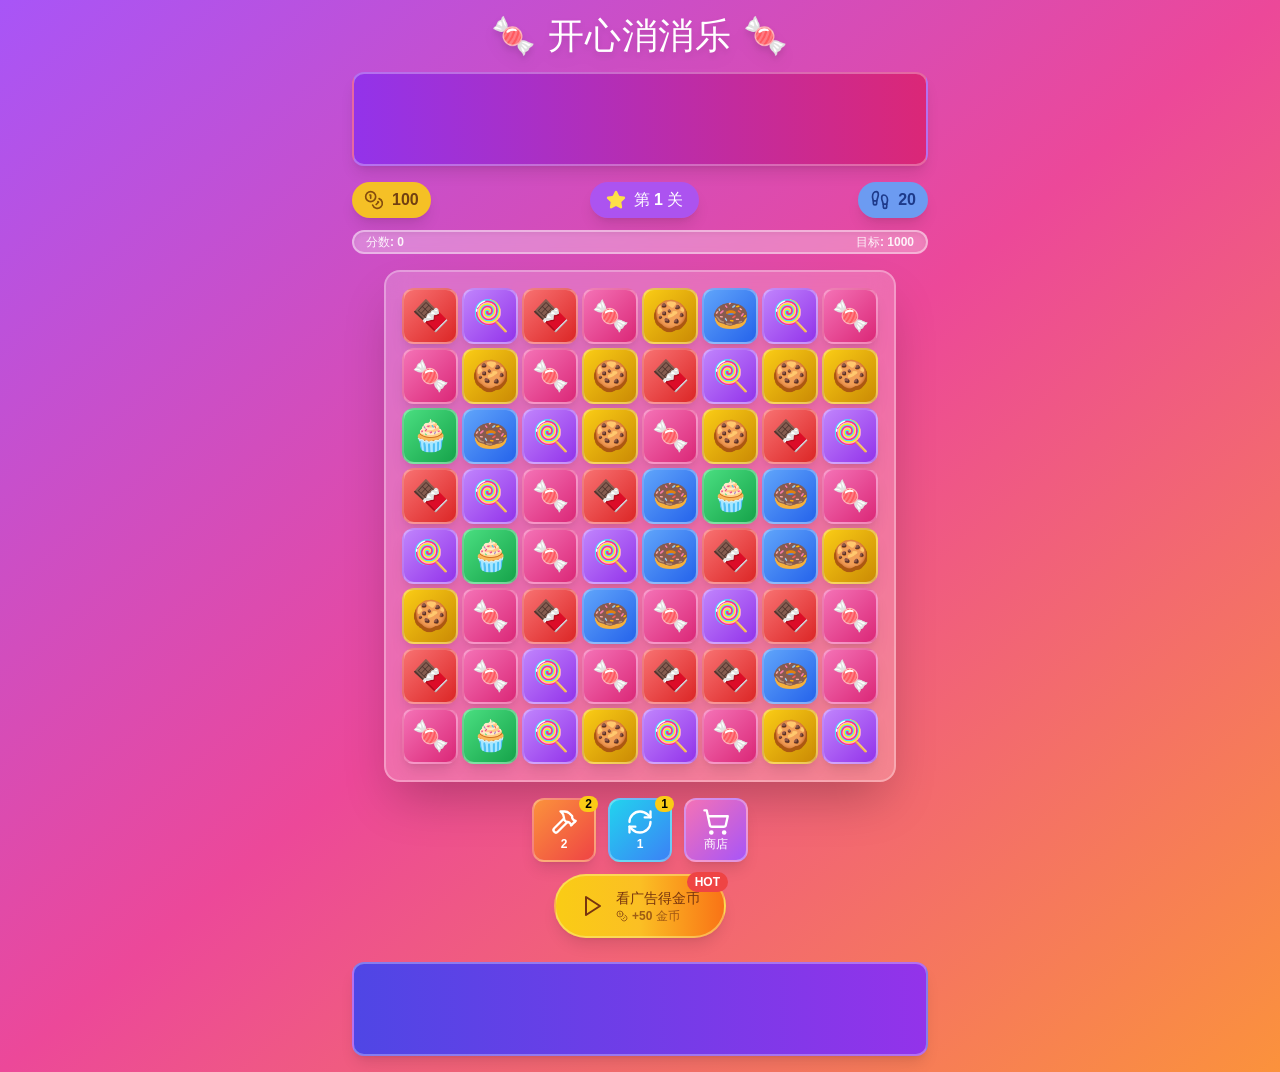
==== commit 1da501a9: "feat: 分离挂机脚本到独立页面 auto-play.html" ====
--- a/index.html
+++ b/index.html
@@ -5,7 +5,7 @@
     <link rel="icon" type="image/svg+xml" href="./favicon.svg" />
     <meta name="viewport" content="width=device-width, initial-scale=1.0" />
     <title>开心消消乐</title>
-    <script type="module" crossorigin src="./assets/index-CSjcS7_i.js"></script>
+    <script type="module" crossorigin src="./assets/index-By85yblb.js"></script>
     <link rel="stylesheet" crossorigin href="./assets/index-B4iaDzxt.css">
   </head>
   <body>
